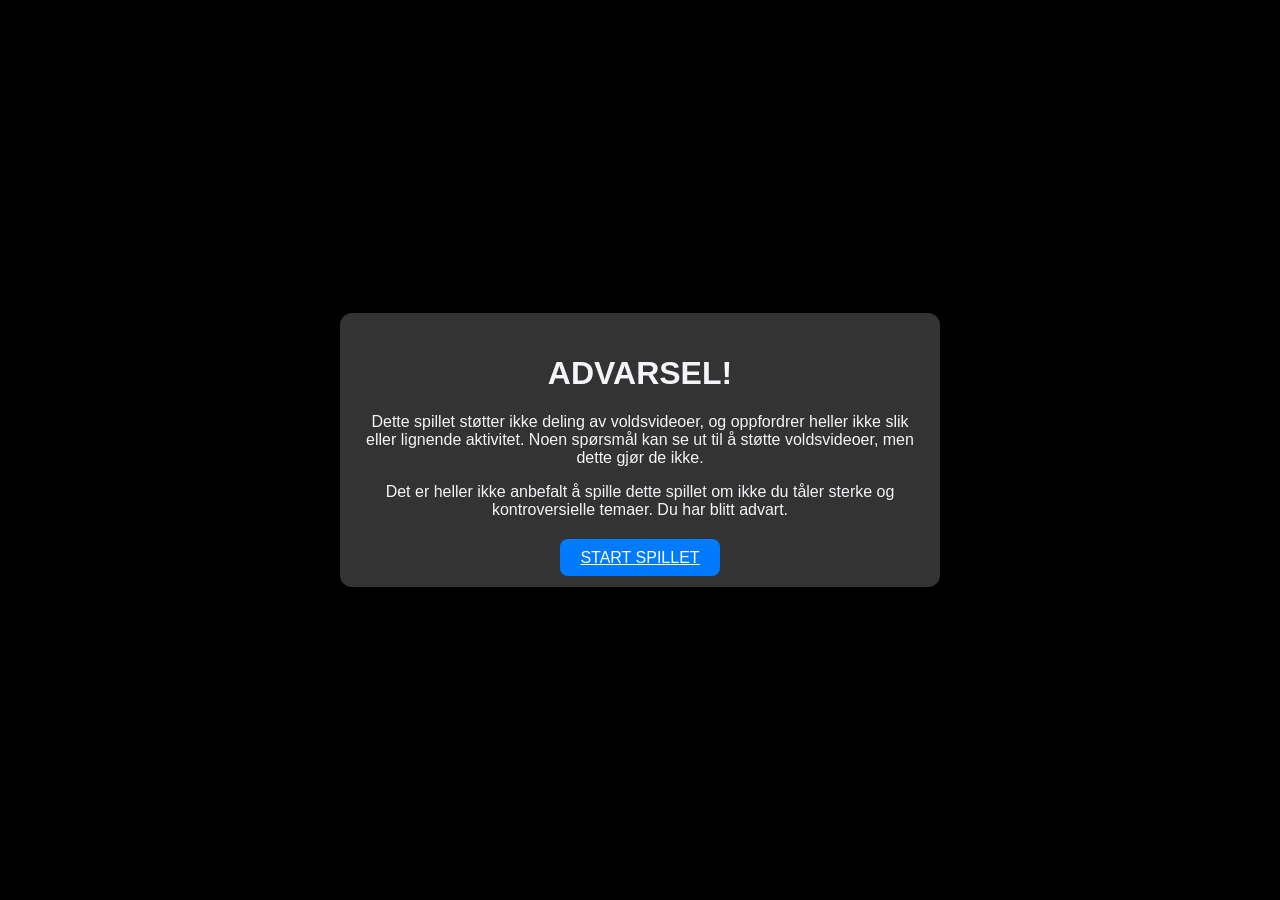
==== index.html @ e36851ef "Første commit" ====
<!DOCTYPE html>
<html>

<head>
    <meta charset="UTF-8">
    <title>Advarsel</title>
    <link rel="stylesheet" href="style-alvorlig.css">
</head>
<body>
    <div class="alert-container">
        <h1>ADVARSEL!</h1>
        <p>Dette spillet støtter ikke deling av voldsvideoer, og oppfordrer heller ikke slik eller lignende aktivitet. Noen spørsmål kan se ut til å støtte voldsvideoer, men dette gjør de ikke.</p>
        <p style="margin-bottom:30px;">Det er heller ikke anbefalt å spille dette spillet om ikke du tåler sterke og kontroversielle temaer. Du har blitt advart.</p>
        <a href="quiz.html">START SPILLET</a>
    </div>
</body>

</html>
---- style-alvorlig.css ----
body {
            font-family: Arial, sans-serif;
            background-color: #000;
            color: #f4f4f9;
            margin: 0;
            padding: 0;
            display: flex;
            justify-content: center;
            align-items: center;
            height: 100vh;
        }

        .alert-container {
            background: #333;
            border-radius: 12px;
            box-shadow: 0 4px 6px rgba(0, 0, 0, 0.1);
            width: 90%;
            max-width: 600px;
            padding: 20px;
            text-align: center;
            box-sizing: border-box;
        }

        .alert-container a {
            background-color: #007bff;
            color: #fff;
            border: none;
            padding: 10px 20px;
            font-size: 1em;
            border-radius: 8px;
            cursor: pointer;
            margin-top: 20px;
        }

        .alert-container a:hover {
            background-color: #0056b3;
        }

        .question {
            font-size: 1.2em;
            margin-bottom: 20px;
        }

        .options {
            display: flex;
            flex-direction: column;
            gap: 10px;
        }

        .option {
            padding: 10px;
            border: 2px solid #ccc;
            border-radius: 8px;
            cursor: pointer;
            transition: background-color 0.3s, color 0.3s;
        }

        .option:hover {
            background-color: #007bff;
            color: #fff;
        }

        .timer {
            font-size: 1.2em;
            margin-bottom: 20px;
            color: #ff5722;
        }

        .result {
            font-size: 1.5em;
            color: #4caf50;
            display: none;
        }

        

        .restart-btn:hover {
            background-color: #0056b3;
        }
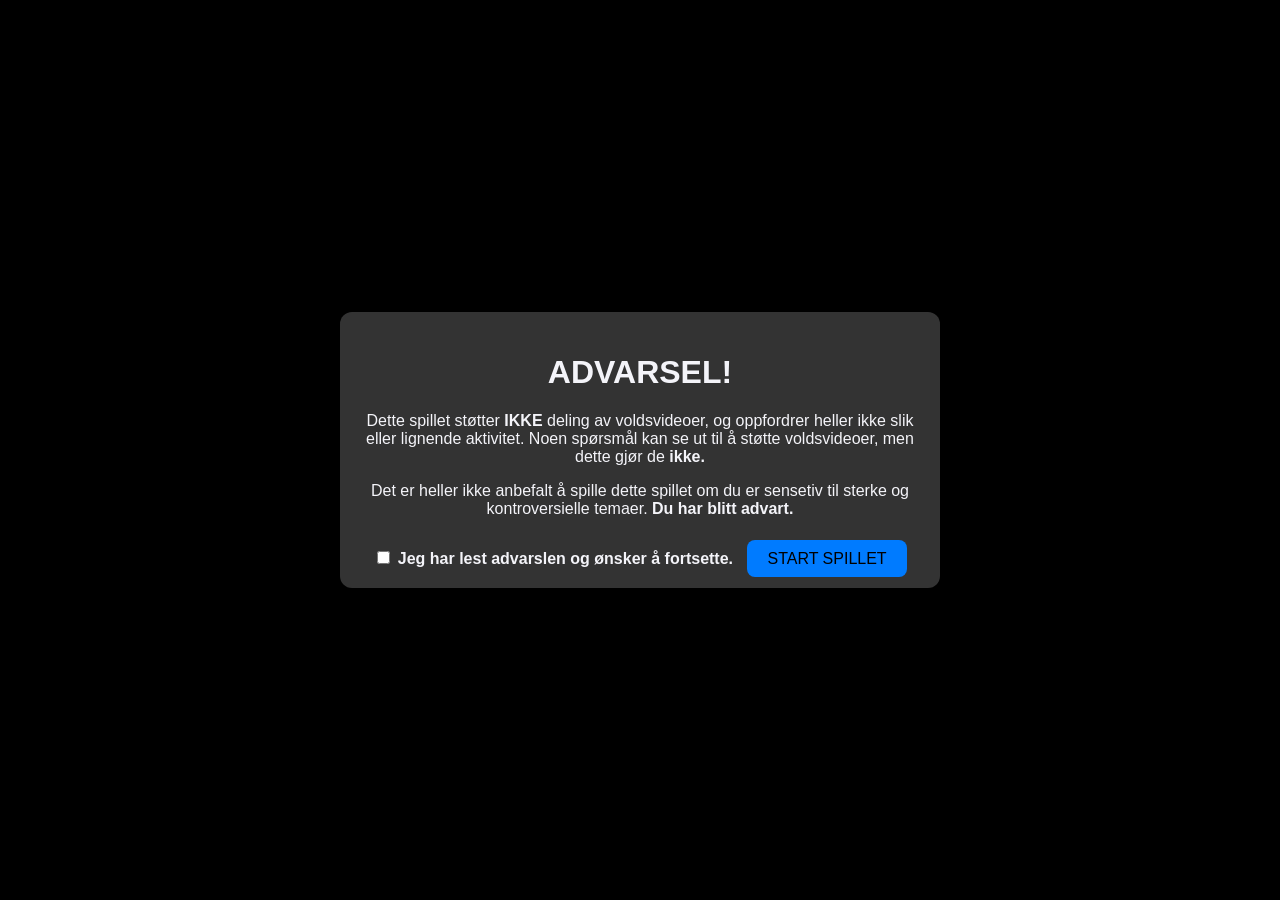
==== commit d147b280: "Fikset på formateringen og endret noen ting" ====
--- a/index.html
+++ b/index.html
@@ -1,18 +1,34 @@
-<!DOCTYPE html>
+<!doctype html>
 <html>
+  <head>
+    <meta charset="UTF-8" />
+    <title>Advarsel</title>
+    <link rel="stylesheet" href="style-alvorlig.css" />
+  </head>
+  <body>
+    <div class="alert-container">
+      <h1>ADVARSEL!</h1>
+      <p>
+        Dette spillet støtter <b>IKKE</b> deling av voldsvideoer, og oppfordrer
+        heller ikke slik eller lignende aktivitet. Noen spørsmål kan se ut til å
+        støtte voldsvideoer, men dette gjør de <b>ikke.</b>
+      </p>
+      <p style="margin-bottom: 30px">
+        Det er heller ikke anbefalt å spille dette spillet om du er sensetiv til
+        sterke og kontroversielle temaer. <b>Du har blitt advart.</b>
+      </p>
 
-<head>
-    <meta charset="UTF-8">
-    <title>Advarsel</title>
-    <link rel="stylesheet" href="style-alvorlig.css">
-</head>
-<body>
-    <div class="alert-container">
-        <h1>ADVARSEL!</h1>
-        <p>Dette spillet støtter ikke deling av voldsvideoer, og oppfordrer heller ikke slik eller lignende aktivitet. Noen spørsmål kan se ut til å støtte voldsvideoer, men dette gjør de ikke.</p>
-        <p style="margin-bottom:30px;">Det er heller ikke anbefalt å spille dette spillet om ikke du tåler sterke og kontroversielle temaer. Du har blitt advart.</p>
-        <a href="quiz.html">START SPILLET</a>
+      <input type="checkbox" id="checkToUnlock" onchange="toggleLink()" />
+      <label for="checkToUnlock" style="margin-right:10px;"><b>Jeg har lest advarslen og ønsker å fortsette.</b></label>
+
+      <a
+        id="myLink"
+        href="quiz.html"
+        style="pointer-events: none; color: black; text-decoration: none"
+      >
+        START SPILLET
+      </a>
     </div>
-</body>
-
+  </body>
+  <script src="advarsel.js"></script>
 </html>
--- a/style-alvorlig.css
+++ b/style-alvorlig.css
@@ -1,79 +1,76 @@
 body {
-            font-family: Arial, sans-serif;
-            background-color: #000;
-            color: #f4f4f9;
-            margin: 0;
-            padding: 0;
-            display: flex;
-            justify-content: center;
-            align-items: center;
-            height: 100vh;
-        }
+  font-family: Arial, sans-serif;
+  background-color: #000;
+  color: #f4f4f9;
+  margin: 0;
+  padding: 0;
+  display: flex;
+  justify-content: center;
+  align-items: center;
+  height: 100vh;
+}
 
-        .alert-container {
-            background: #333;
-            border-radius: 12px;
-            box-shadow: 0 4px 6px rgba(0, 0, 0, 0.1);
-            width: 90%;
-            max-width: 600px;
-            padding: 20px;
-            text-align: center;
-            box-sizing: border-box;
-        }
+.alert-container {
+  background: #333;
+  border-radius: 12px;
+  box-shadow: 0 4px 6px rgba(0, 0, 0, 0.1);
+  width: 90%;
+  max-width: 600px;
+  padding: 20px;
+  text-align: center;
+  box-sizing: border-box;
+  justify-content: center;
+}
 
-        .alert-container a {
-            background-color: #007bff;
-            color: #fff;
-            border: none;
-            padding: 10px 20px;
-            font-size: 1em;
-            border-radius: 8px;
-            cursor: pointer;
-            margin-top: 20px;
-        }
+.alert-container a {
+  background-color: #007bff;
+  color: #fff;
+  border: none;
+  padding: 10px 20px;
+  font-size: 1em;
+  border-radius: 8px;
+  cursor: pointer;
+  margin-top: 20px;
+}
 
-        .alert-container a:hover {
-            background-color: #0056b3;
-        }
+.alert-container a:hover {
+  background-color: #0056b3;
+}
 
-        .question {
-            font-size: 1.2em;
-            margin-bottom: 20px;
-        }
+.question {
+  font-size: 1.2em;
+  margin-bottom: 20px;
+}
 
-        .options {
-            display: flex;
-            flex-direction: column;
-            gap: 10px;
-        }
+.options {
+  display: flex;
+  flex-direction: column;
+  gap: 10px;
+}
 
-        .option {
-            padding: 10px;
-            border: 2px solid #ccc;
-            border-radius: 8px;
-            cursor: pointer;
-            transition: background-color 0.3s, color 0.3s;
-        }
+.option {
+  padding: 10px;
+  border: 2px solid #ccc;
+  border-radius: 8px;
+  cursor: pointer;
+  transition:
+    background-color 0.3s,
+    color 0.3s;
+}
 
-        .option:hover {
-            background-color: #007bff;
-            color: #fff;
-        }
+.option:hover {
+  background-color: #007bff;
+  color: #fff;
+}
 
-        .timer {
-            font-size: 1.2em;
-            margin-bottom: 20px;
-            color: #ff5722;
-        }
+.timer {
+  font-size: 1.2em;
+  margin-bottom: 20px;
+  color: #ff5722;
+}
 
-        .result {
-            font-size: 1.5em;
-            color: #4caf50;
-            display: none;
-        }
-
-        
-
-        .restart-btn:hover {
-            background-color: #0056b3;
-        }+.result {
+  font-size: 1.5em;
+  color: #4caf50;
+  display: none;
+}
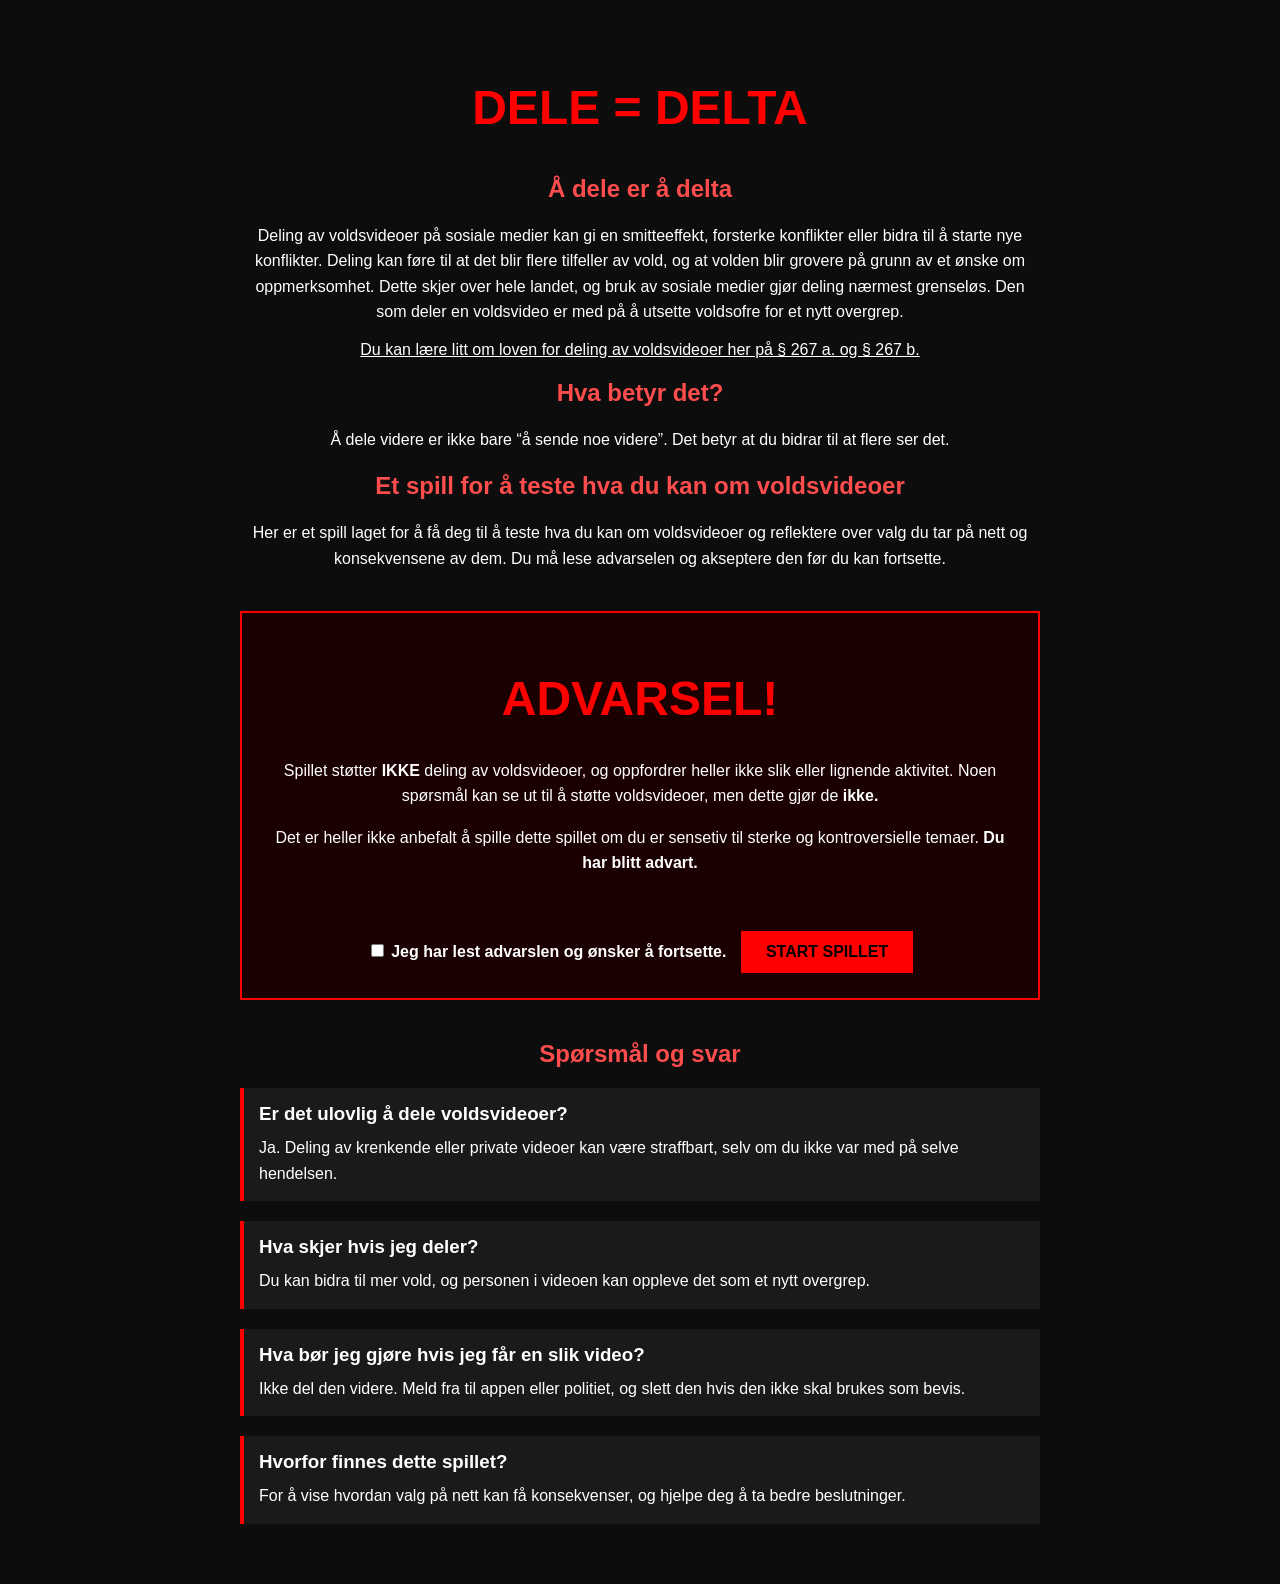
==== commit 6c8ec367: "Oppdaterte startsiden" ====
--- a/index.html
+++ b/index.html
@@ -6,29 +6,106 @@
     <link rel="stylesheet" href="style-alvorlig.css" />
   </head>
   <body>
-    <div class="alert-container">
-      <h1>ADVARSEL!</h1>
-      <p>
-        Dette spillet støtter <b>IKKE</b> deling av voldsvideoer, og oppfordrer
-        heller ikke slik eller lignende aktivitet. Noen spørsmål kan se ut til å
-        støtte voldsvideoer, men dette gjør de <b>ikke.</b>
-      </p>
-      <p style="margin-bottom: 30px">
-        Det er heller ikke anbefalt å spille dette spillet om du er sensetiv til
-        sterke og kontroversielle temaer. <b>Du har blitt advart.</b>
-      </p>
+    <div class="container">
+      <section class="intro">
+        <h1>DELE = DELTA</h1>
 
-      <input type="checkbox" id="checkToUnlock" onchange="toggleLink()" />
-      <label for="checkToUnlock" style="margin-right:10px;"><b>Jeg har lest advarslen og ønsker å fortsette.</b></label>
+        <h2>Å dele er å delta</h2>
+        <p>
+          Deling av voldsvideoer på sosiale medier kan gi en smitteeffekt,
+          forsterke konflikter eller bidra til å starte nye konflikter. Deling
+          kan føre til at det blir flere tilfeller av vold, og at volden blir
+          grovere på grunn av et ønske om oppmerksomhet. Dette skjer over hele
+          landet, og bruk av sosiale medier gjør deling nærmest grenseløs. Den
+          som deler en voldsvideo er med på å utsette voldsofre for et nytt
+          overgrep.
+        </p>
+      </section>
 
-      <a
-        id="myLink"
-        href="quiz.html"
-        style="pointer-events: none; color: black; text-decoration: none"
+      <a style="color:white" class="lovsiden" href="https://lovdata.no/lov/2005-05-20-28/§267a"
+        >Du kan lære litt om loven for deling av voldsvideoer her på § 267 a. og § 267 b.</a
       >
-        START SPILLET
-      </a>
+
+      <section class="info">
+        <h2>Hva betyr det?</h2>
+
+        <p>
+          Å dele videre er ikke bare “å sende noe videre”. Det betyr at du
+          bidrar til at flere ser det.
+        </p>
+
+        <h2>Et spill for å teste hva du kan om voldsvideoer</h2>
+
+        <p>
+          Her er et spill laget for å få deg til å teste hva du kan om
+          voldsvideoer og reflektere over valg du tar på nett og konsekvensene
+          av dem. Du må lese advarselen og akseptere den før du kan fortsette.
+        </p>
+      </section>
+
+      <div class="alert-container">
+        <h1>ADVARSEL!</h1>
+        <p>
+          Spillet støtter <b>IKKE</b> deling av voldsvideoer, og oppfordrer
+          heller ikke slik eller lignende aktivitet. Noen spørsmål kan se ut til
+          å støtte voldsvideoer, men dette gjør de <b>ikke.</b>
+        </p>
+        <p style="margin-bottom: 30px">
+          Det er heller ikke anbefalt å spille dette spillet om du er sensetiv
+          til sterke og kontroversielle temaer. <b>Du har blitt advart.</b>
+        </p>
+
+        <input type="checkbox" id="checkToUnlock" onchange="toggleLink()" />
+        <label for="checkToUnlock" style="margin-right: 10px"
+          ><b>Jeg har lest advarslen og ønsker å fortsette.</b></label
+        >
+
+        <a
+          id="myLink"
+          href="quiz.html"
+          style="pointer-events: none; color: black; text-decoration: none"
+        >
+          START SPILLET
+        </a>
+      </div>
+
+      <section class="faq">
+        <h2>Spørsmål og svar</h2>
+
+        <div class="faq-item">
+          <h3>Er det ulovlig å dele voldsvideoer?</h3>
+          <p>
+            Ja. Deling av krenkende eller private videoer kan være straffbart,
+            selv om du ikke var med på selve hendelsen.
+          </p>
+        </div>
+
+        <div class="faq-item">
+          <h3>Hva skjer hvis jeg deler?</h3>
+          <p>
+            Du kan bidra til mer vold, og personen i videoen kan oppleve det som
+            et nytt overgrep.
+          </p>
+        </div>
+
+        <div class="faq-item">
+          <h3>Hva bør jeg gjøre hvis jeg får en slik video?</h3>
+          <p>
+            Ikke del den videre. Meld fra til appen eller politiet, og slett den
+            hvis den ikke skal brukes som bevis.
+          </p>
+        </div>
+
+        <div class="faq-item">
+          <h3>Hvorfor finnes dette spillet?</h3>
+          <p>
+            For å vise hvordan valg på nett kan få konsekvenser, og hjelpe deg å
+            ta bedre beslutninger.
+          </p>
+        </div>
+      </section>
+
+      <script src="advarsel.js"></script>
     </div>
   </body>
-  <script src="advarsel.js"></script>
 </html>
--- a/style-alvorlig.css
+++ b/style-alvorlig.css
@@ -1,76 +1,78 @@
 body {
   font-family: Arial, sans-serif;
-  background-color: #000;
-  color: #f4f4f9;
+  background-color: #0d0d0d;
+  color: white;
   margin: 0;
-  padding: 0;
-  display: flex;
-  justify-content: center;
-  align-items: center;
-  height: 100vh;
+  text-align: center;
+}
+
+.container {
+  max-width: 800px;
+  margin: auto;
+  padding: 40px 20px;
+}
+
+h1 {
+  color: red;
+  font-size: 3em;
+}
+
+h2 {
+  color: #ff4d4d;
+}
+
+p {
+  line-height: 1.6;
 }
 
 .alert-container {
-  background: #333;
-  border-radius: 12px;
-  box-shadow: 0 4px 6px rgba(0, 0, 0, 0.1);
-  width: 90%;
-  max-width: 600px;
-  padding: 20px;
-  text-align: center;
-  box-sizing: border-box;
-  justify-content: center;
+  margin-top: 40px;
+  padding: 25px;
+  border: 2px solid red;
+  background-color: #1a0000;
 }
 
-.alert-container a {
-  background-color: #007bff;
-  color: #fff;
-  border: none;
-  padding: 10px 20px;
-  font-size: 1em;
-  border-radius: 8px;
-  cursor: pointer;
+.checkbox {
   margin-top: 20px;
 }
 
-.alert-container a:hover {
-  background-color: #0056b3;
+#myLink {
+  display: inline-block;
+  margin-top: 25px;
+  padding: 12px 25px;
+  background-color: red;
+  color: white;
+  text-decoration: none;
+  font-weight: bold;
+  pointer-events: none;
+  transition: 0.3s;
 }
 
-.question {
-  font-size: 1.2em;
-  margin-bottom: 20px;
+#myLink:hover {
+  background-color: darkred;
 }
 
-.options {
-  display: flex;
-  flex-direction: column;
-  gap: 10px;
+.faq {
+  margin-top: 40px;
+  text-align: left;
 }
 
-.option {
-  padding: 10px;
-  border: 2px solid #ccc;
-  border-radius: 8px;
-  cursor: pointer;
-  transition:
-    background-color 0.3s,
-    color 0.3s;
+.faq h2 {
+  color: #ff4d4d;
+  text-align: center;
 }
 
-.option:hover {
-  background-color: #007bff;
-  color: #fff;
+.faq-item {
+  margin-bottom: 20px;
+  padding: 15px;
+  background-color: #1a1a1a;
+  border-left: 4px solid red;
 }
 
-.timer {
-  font-size: 1.2em;
-  margin-bottom: 20px;
-  color: #ff5722;
+.faq-item h3 {
+  margin: 0 0 10px 0;
 }
 
-.result {
-  font-size: 1.5em;
-  color: #4caf50;
-  display: none;
+.faq-item p {
+  margin: 0;
 }
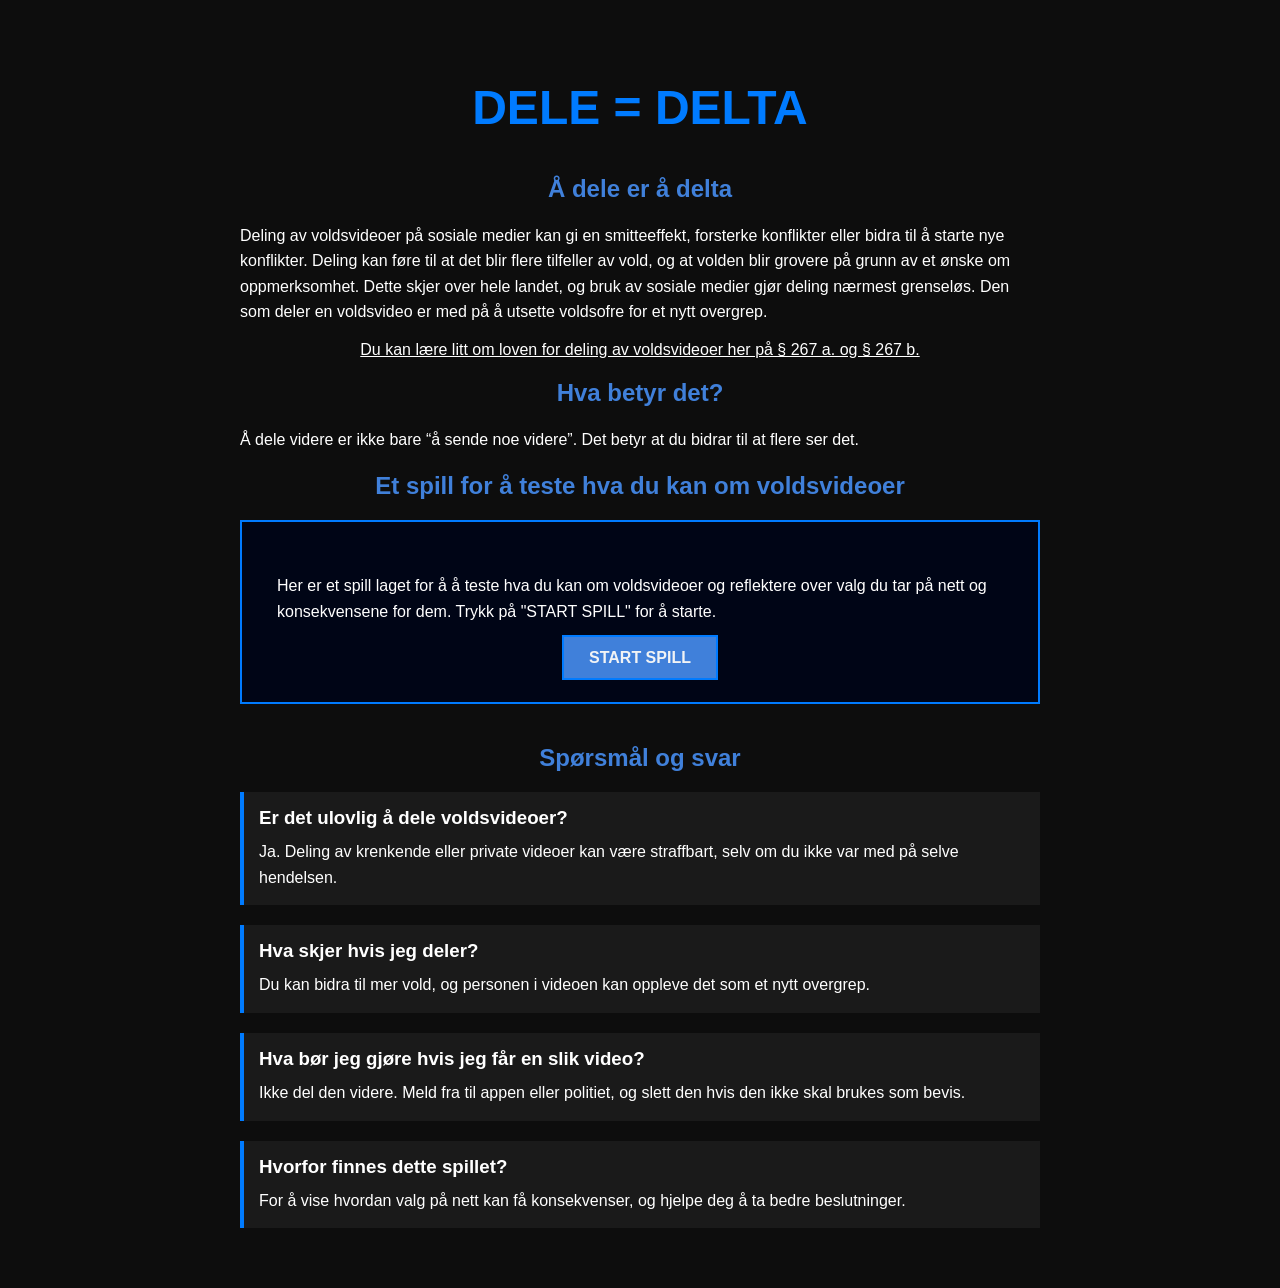
==== commit 6a899c1c: "Flyttet på advarslen" ====
--- a/index.html
+++ b/index.html
@@ -2,7 +2,7 @@
 <html>
   <head>
     <meta charset="UTF-8" />
-    <title>Advarsel</title>
+    <title>Info om DELE=DELTA</title>
     <link rel="stylesheet" href="style-alvorlig.css" />
   </head>
   <body>
@@ -35,37 +35,22 @@
         </p>
 
         <h2>Et spill for å teste hva du kan om voldsvideoer</h2>
-
-        <p>
-          Her er et spill laget for å få deg til å teste hva du kan om
-          voldsvideoer og reflektere over valg du tar på nett og konsekvensene
-          av dem. Du må lese advarselen og akseptere den før du kan fortsette.
-        </p>
+          
+        
       </section>
 
       <div class="alert-container">
-        <h1>ADVARSEL!</h1>
+        
         <p>
-          Spillet støtter <b>IKKE</b> deling av voldsvideoer, og oppfordrer
-          heller ikke slik eller lignende aktivitet. Noen spørsmål kan se ut til
-          å støtte voldsvideoer, men dette gjør de <b>ikke.</b>
+          Her er et spill laget for å å teste hva du kan om
+          voldsvideoer og reflektere over valg du tar på nett og konsekvensene
+          for dem. Trykk på "START SPILL" for å starte.
         </p>
-        <p style="margin-bottom: 30px">
-          Det er heller ikke anbefalt å spille dette spillet om du er sensetiv
-          til sterke og kontroversielle temaer. <b>Du har blitt advart.</b>
-        </p>
-
-        <input type="checkbox" id="checkToUnlock" onchange="toggleLink()" />
-        <label for="checkToUnlock" style="margin-right: 10px"
-          ><b>Jeg har lest advarslen og ønsker å fortsette.</b></label
+        <a
+          href="quiz.html"
+          style="text-decoration: none"
         >
-
-        <a
-          id="myLink"
-          href="quiz.html"
-          style="pointer-events: none; color: black; text-decoration: none"
-        >
-          START SPILLET
+          START SPILL
         </a>
       </div>
 
--- a/style-alvorlig.css
+++ b/style-alvorlig.css
@@ -1,3 +1,12 @@
+:root {
+  --title-color: #007bff;
+  --h2-title: #4080da;
+  --white: #fff;
+  --white-bg: #f4f4f9;
+  --black: #000;
+  --red: red;
+}
+
 body {
   font-family: Arial, sans-serif;
   background-color: #0d0d0d;
@@ -13,43 +22,44 @@
 }
 
 h1 {
-  color: red;
+  color: var(--title-color);
   font-size: 3em;
 }
 
 h2 {
-  color: #ff4d4d;
+  color: var(--h2-title);
 }
 
 p {
   line-height: 1.6;
+  text-align: left;
 }
 
 .alert-container {
-  margin-top: 40px;
-  padding: 25px;
-  border: 2px solid red;
-  background-color: #1a0000;
+  padding: 35px;
+  margin: auto;
+  background-color: #000516;
+  border: 2px solid var(--title-color);
 }
 
-.checkbox {
-  margin-top: 20px;
+.alert-container p {
+  text-align: left;
+  margin-bottom: 25px;
 }
 
-#myLink {
-  display: inline-block;
+.alert-container a {
   margin-top: 25px;
   padding: 12px 25px;
-  background-color: red;
-  color: white;
+  background-color: var(--h2-title);
+  color: #f1f3f5;
   text-decoration: none;
   font-weight: bold;
-  pointer-events: none;
   transition: 0.3s;
+  border: 2px solid var(--title-color);
 }
 
-#myLink:hover {
-  background-color: darkred;
+.alert-container a:hover {
+  background-color: #002c63;
 }
 
 .faq {
@@ -58,7 +68,6 @@
 }
 
 .faq h2 {
-  color: #ff4d4d;
   text-align: center;
 }
 
@@ -66,7 +75,7 @@
   margin-bottom: 20px;
   padding: 15px;
   background-color: #1a1a1a;
-  border-left: 4px solid red;
+  border-left: 4px solid var(--title-color)
 }
 
 .faq-item h3 {
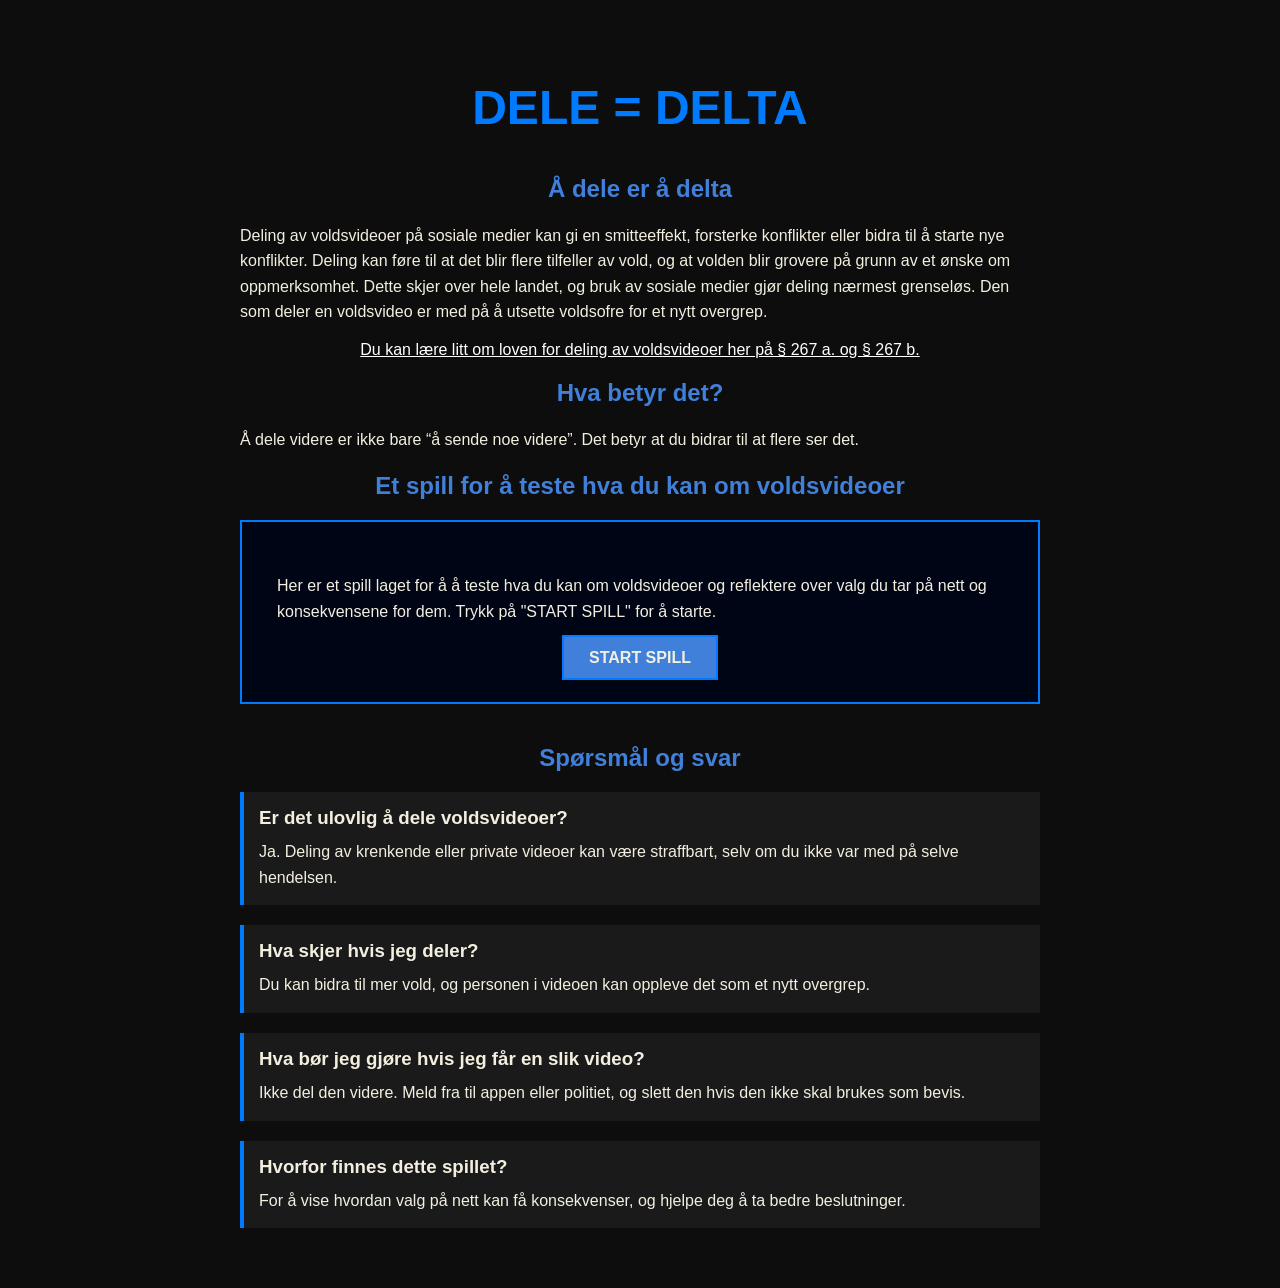
==== commit cf4de6c9: "Liten finpuss på fargene En skript som ikke trengtes lenger ble også fjernet." ====
--- a/index.html
+++ b/index.html
@@ -89,8 +89,6 @@
           </p>
         </div>
       </section>
-
-      <script src="advarsel.js"></script>
     </div>
   </body>
 </html>
--- a/style-alvorlig.css
+++ b/style-alvorlig.css
@@ -3,6 +3,7 @@
   --h2-title: #4080da;
   --white: #fff;
   --white-bg: #f4f4f9;
+  --white-less-strain: #F3EFE0;
   --black: #000;
   --red: red;
 }
@@ -10,7 +11,7 @@
 body {
   font-family: Arial, sans-serif;
   background-color: #0d0d0d;
-  color: white;
+  color: var(--white-less-strain);
   margin: 0;
   text-align: center;
 }
@@ -51,7 +52,7 @@
   margin-top: 25px;
   padding: 12px 25px;
   background-color: var(--h2-title);
-  color: #f1f3f5;
+  color: var(--white-less-strain);
   text-decoration: none;
   font-weight: bold;
   transition: 0.3s;
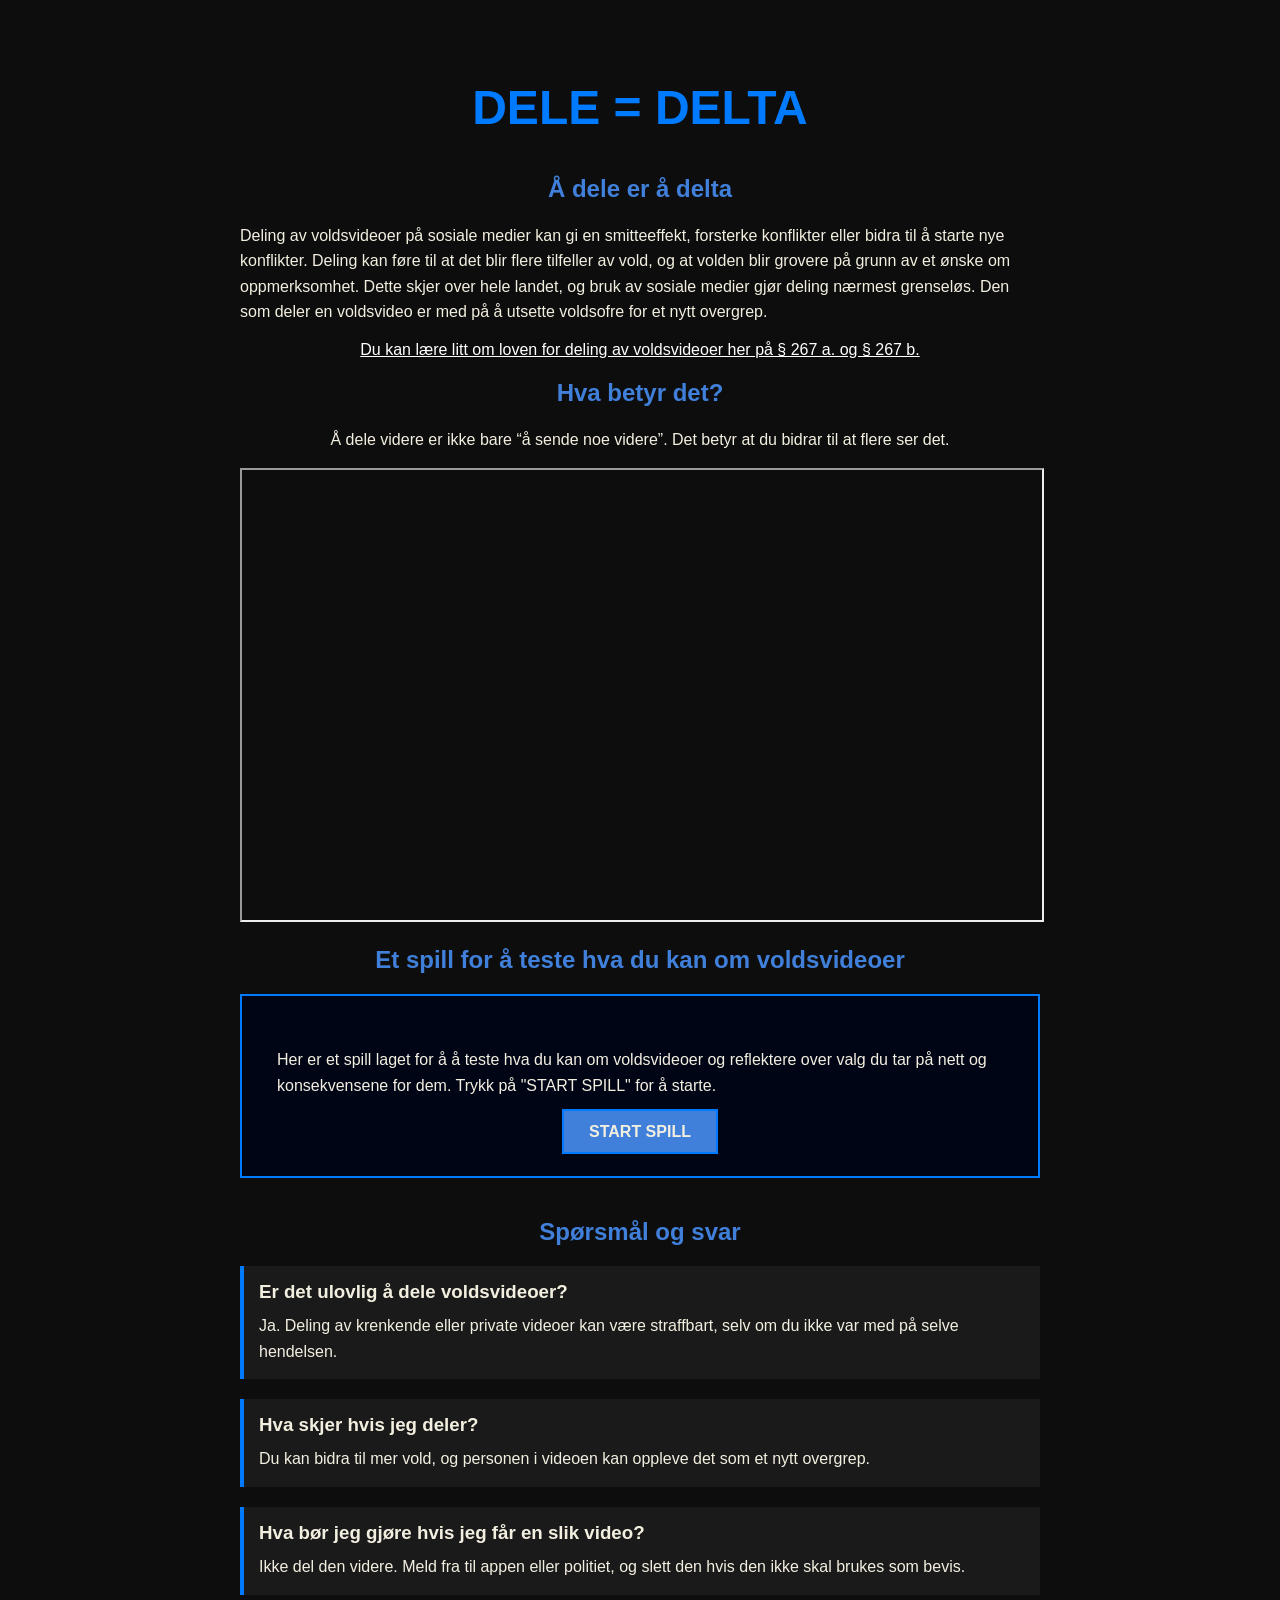
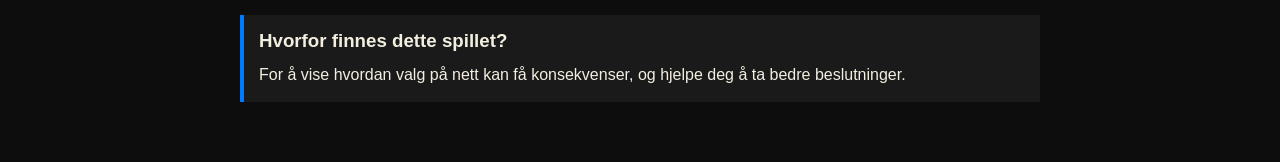
==== commit 01727515: "La til en Youtube video på forsiden" ====
--- a/index.html
+++ b/index.html
@@ -29,11 +29,11 @@
       <section class="info">
         <h2>Hva betyr det?</h2>
 
-        <p>
+        <p style="text-align: center;">
           Å dele videre er ikke bare “å sende noe videre”. Det betyr at du
           bidrar til at flere ser det.
         </p>
-
+        <iframe width="800" height="450" src="https://www.youtube.com/embed/-jfe3XmPVeU?si=SJV4GgsRkZ6DekKh" title="YouTube video player" allow="accelerometer; autoplay; clipboard-write; encrypted-media; gyroscope; picture-in-picture; web-share" referrerpolicy="strict-origin-when-cross-origin" allowfullscreen></iframe>
         <h2>Et spill for å teste hva du kan om voldsvideoer</h2>
           
         
--- a/style-alvorlig.css
+++ b/style-alvorlig.css
@@ -76,7 +76,7 @@
   margin-bottom: 20px;
   padding: 15px;
   background-color: #1a1a1a;
-  border-left: 4px solid var(--title-color)
+  border-left: 4px solid var(--title-color);
 }
 
 .faq-item h3 {
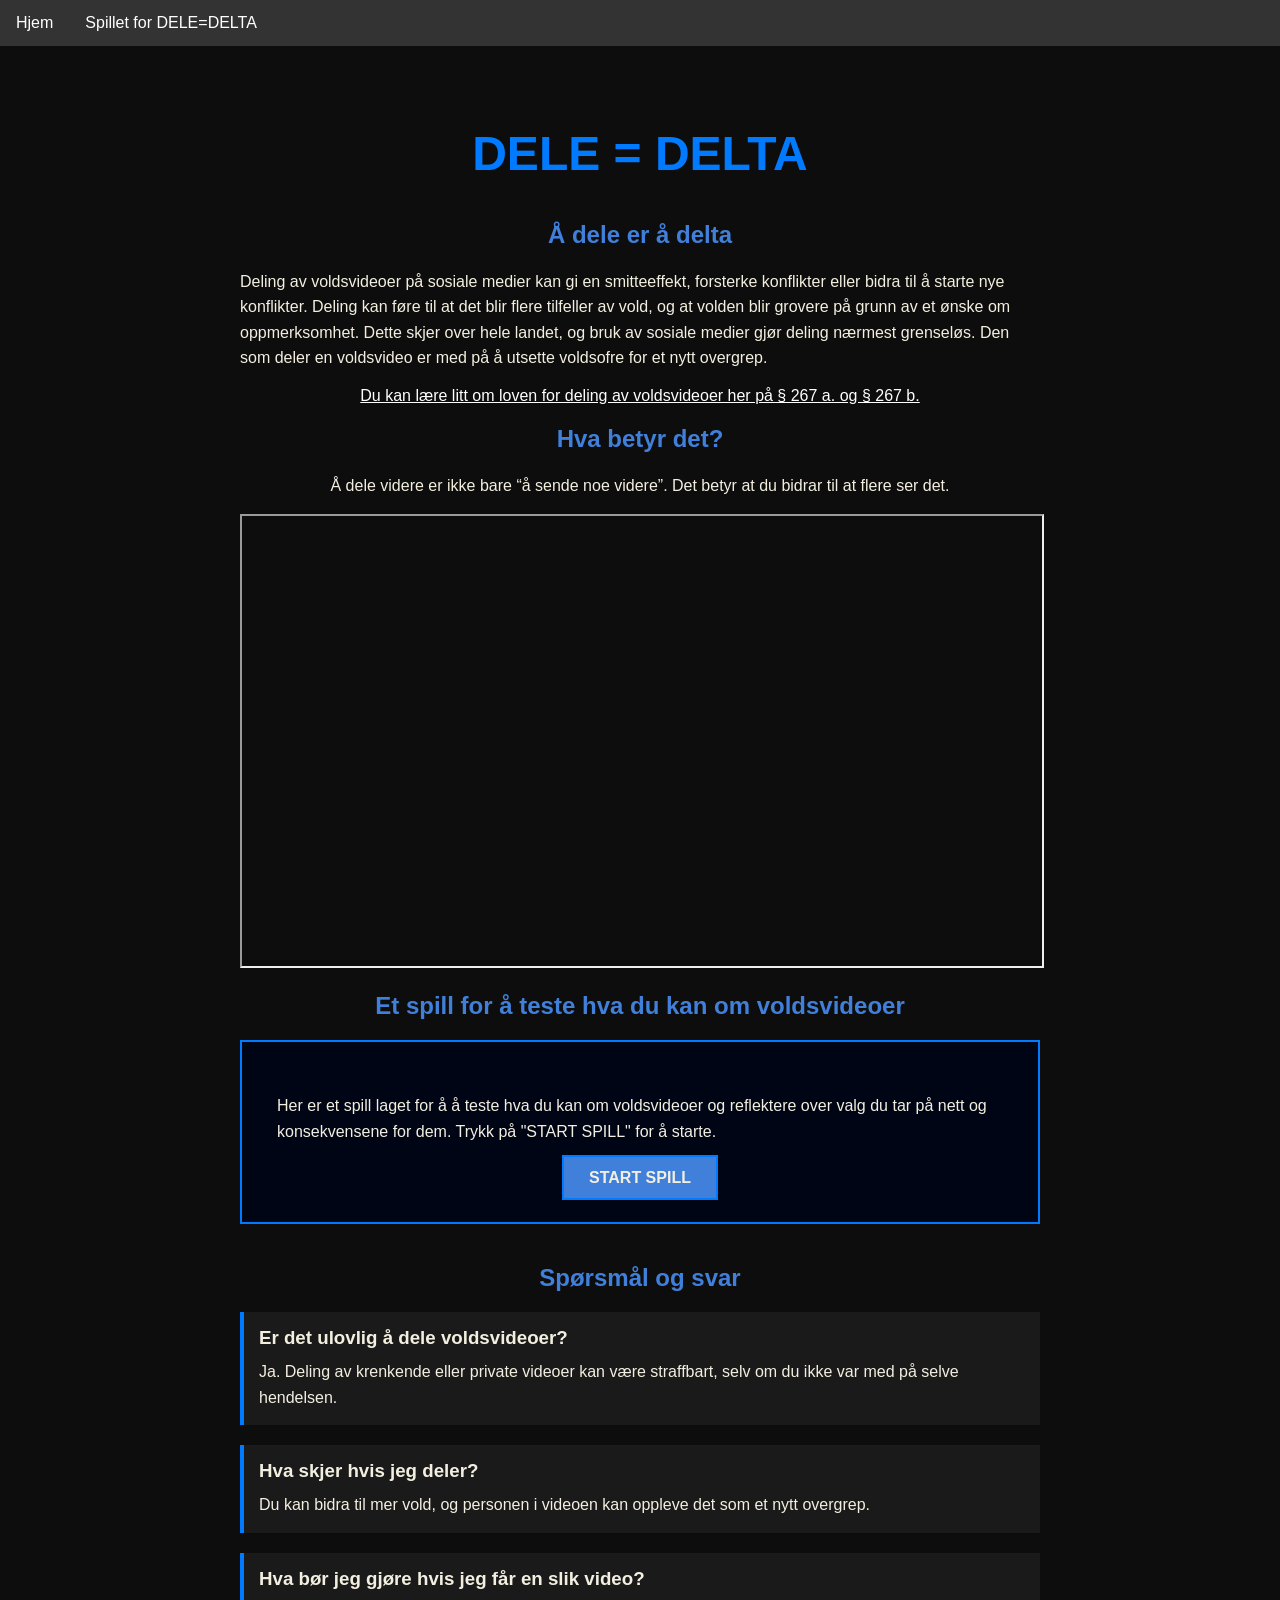
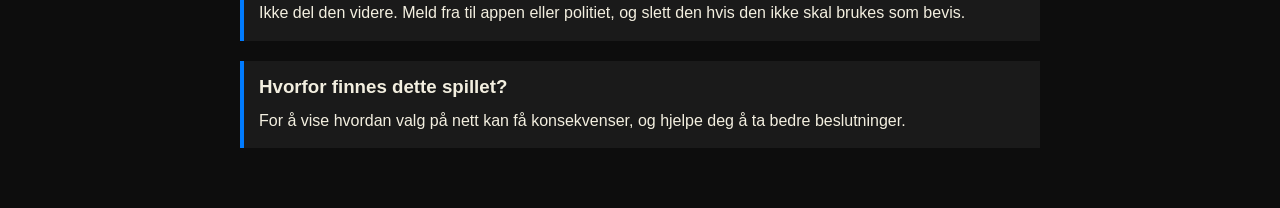
==== commit e0f1ffc4: "La til navbar" ====
--- a/index.html
+++ b/index.html
@@ -6,6 +6,10 @@
     <link rel="stylesheet" href="style-alvorlig.css" />
   </head>
   <body>
+    <ul>
+      <li><a href="index.html">Hjem</a></li>
+      <li><a href="quiz.html">Spillet for DELE=DELTA</a></li>
+    </ul>
     <div class="container">
       <section class="intro">
         <h1>DELE = DELTA</h1>
@@ -22,36 +26,47 @@
         </p>
       </section>
 
-      <a style="color:white" class="lovsiden" href="https://lovdata.no/lov/2005-05-20-28/§267a"
-        >Du kan lære litt om loven for deling av voldsvideoer her på § 267 a. og § 267 b.</a
+      <a
+        style="color: white"
+        href="https://lovdata.no/lov/2005-05-20-28/§267a"
+        >Du kan lære litt om loven for deling av voldsvideoer her på § 267 a. og
+        § 267 b.</a
       >
 
       <section class="info">
         <h2>Hva betyr det?</h2>
 
-        <p style="text-align: center;">
+        <p style="text-align: center">
           Å dele videre er ikke bare “å sende noe videre”. Det betyr at du
           bidrar til at flere ser det.
         </p>
-        <iframe width="800" height="450" src="https://www.youtube.com/embed/-jfe3XmPVeU?si=SJV4GgsRkZ6DekKh" title="YouTube video player" allow="accelerometer; autoplay; clipboard-write; encrypted-media; gyroscope; picture-in-picture; web-share" referrerpolicy="strict-origin-when-cross-origin" allowfullscreen></iframe>
+        <iframe
+          width="800"
+          height="450"
+          src="https://www.youtube.com/embed/-jfe3XmPVeU"
+          title="YouTube video player"
+          allow="
+            accelerometer;
+            autoplay;
+            clipboard-write;
+            encrypted-media;
+            gyroscope;
+            picture-in-picture;
+            web-share;
+          "
+          referrerpolicy="strict-origin-when-cross-origin"
+          allowfullscreen
+        ></iframe>
         <h2>Et spill for å teste hva du kan om voldsvideoer</h2>
-          
-        
       </section>
 
       <div class="alert-container">
-        
         <p>
-          Her er et spill laget for å å teste hva du kan om
-          voldsvideoer og reflektere over valg du tar på nett og konsekvensene
-          for dem. Trykk på "START SPILL" for å starte.
+          Her er et spill laget for å å teste hva du kan om voldsvideoer og
+          reflektere over valg du tar på nett og konsekvensene for dem. Trykk på
+          "START SPILL" for å starte.
         </p>
-        <a
-          href="quiz.html"
-          style="text-decoration: none"
-        >
-          START SPILL
-        </a>
+        <a href="quiz.html" style="text-decoration: none"> START SPILL </a>
       </div>
 
       <section class="faq">
--- a/style-alvorlig.css
+++ b/style-alvorlig.css
@@ -86,3 +86,29 @@
 .faq-item p {
   margin: 0;
 }
+
+ul {
+  list-style-type: none;
+  margin: 0;
+  padding: 0;
+  overflow: hidden;
+  background-color: #333333;
+  position: sticky;
+  top: 0;
+}
+
+ul li {
+  float: left;
+}
+
+ul li a {
+  display: block;
+  color: white;
+  text-align: center;
+  padding: 14px 16px;
+  text-decoration: none;
+}
+
+ul li a:hover {
+  background-color: #111111;
+}
